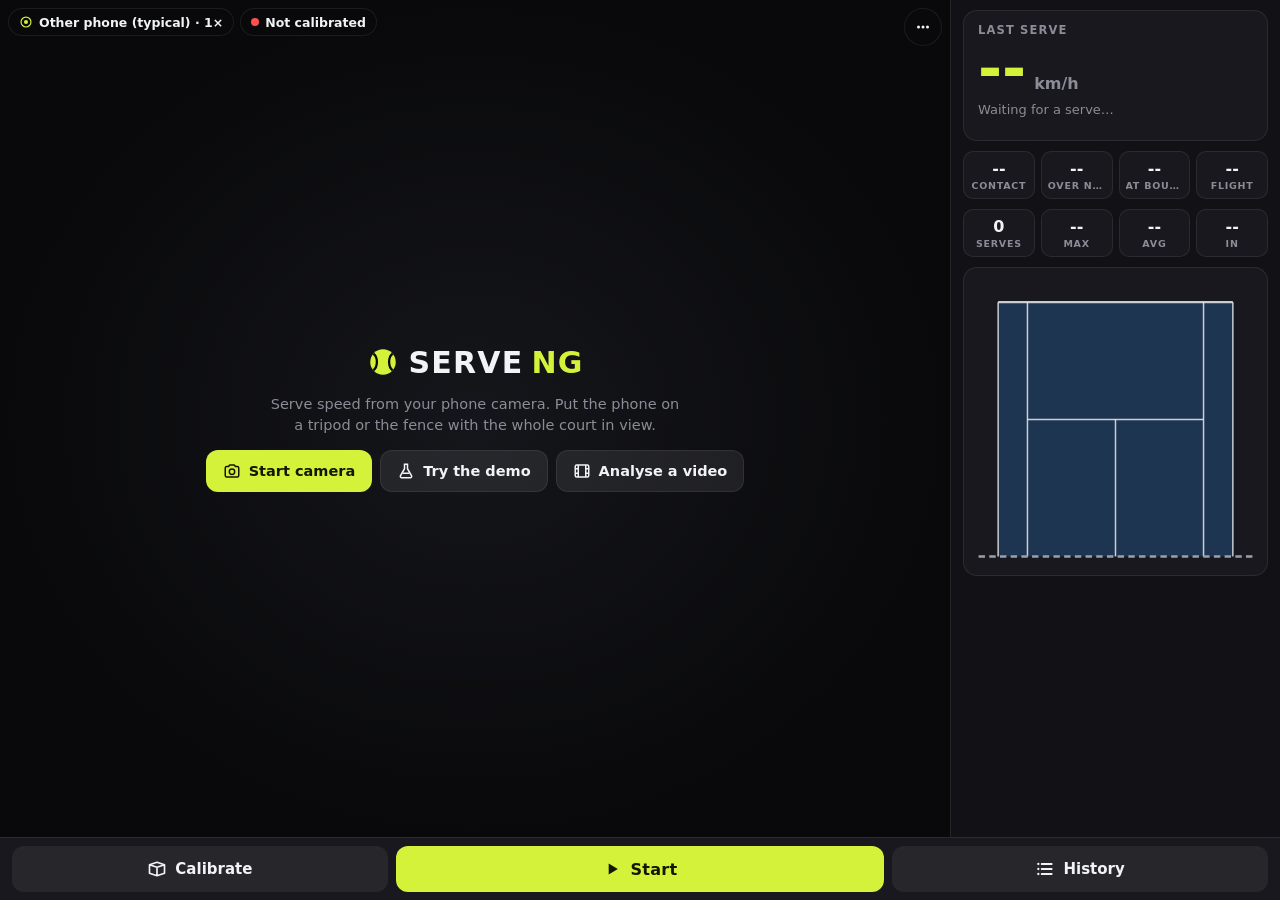
==== index.html @ 2ee56d2f "SERVE-NG: tennis serve speed from a phone camera Installable PWA in the style of MOTO-NG (no build s" ====
<!DOCTYPE html>
<html lang="en">
<head>
  <meta charset="utf-8">
  <meta name="viewport" content="width=device-width, initial-scale=1, maximum-scale=1, user-scalable=no, viewport-fit=cover">
  <title>SERVE-NG</title>
  <meta name="description" content="SERVE-NG — tennis serve speed from your phone camera: court calibration, ball tracking and 3D flight fitting.">
  <meta name="theme-color" content="#09090b">
  <meta name="apple-mobile-web-app-capable" content="yes">
  <meta name="mobile-web-app-capable" content="yes">
  <meta name="apple-mobile-web-app-status-bar-style" content="black-translucent">
  <meta name="apple-mobile-web-app-title" content="SERVE-NG">
  <link rel="manifest" href="manifest.webmanifest">
  <link rel="icon" href="icons/icon-192.png">
  <link rel="apple-touch-icon" href="icons/apple-touch-icon.png">
  <link rel="stylesheet" href="css/app.css">
</head>
<body>
<svg width="0" height="0" style="position:absolute" aria-hidden="true">
  <defs>
    <symbol id="i-play" viewBox="0 0 24 24"><path d="M8 5.5v13l11-6.5z" fill="currentColor"/></symbol>
    <symbol id="i-stop" viewBox="0 0 24 24"><rect x="6" y="6" width="12" height="12" rx="2" fill="currentColor"/></symbol>
    <symbol id="i-target" viewBox="0 0 24 24"><path d="M3 7l9-3 9 3-9 3zM3 7v10l9 3 9-3V7M12 10v10" fill="none" stroke="currentColor" stroke-width="2" stroke-linejoin="round"/></symbol>
    <symbol id="i-list" viewBox="0 0 24 24"><path d="M8 6h12M8 12h12M8 18h12" stroke="currentColor" stroke-width="2.2" stroke-linecap="round"/><circle cx="4" cy="6" r="1.4" fill="currentColor"/><circle cx="4" cy="12" r="1.4" fill="currentColor"/><circle cx="4" cy="18" r="1.4" fill="currentColor"/></symbol>
    <symbol id="i-menu" viewBox="0 0 24 24"><circle cx="6" cy="12" r="2" fill="currentColor"/><circle cx="12" cy="12" r="2" fill="currentColor"/><circle cx="18" cy="12" r="2" fill="currentColor"/></symbol>
    <symbol id="i-gear" viewBox="0 0 24 24"><circle cx="12" cy="12" r="3.2" fill="none" stroke="currentColor" stroke-width="2"/><path d="M12 2.5v3M12 18.5v3M2.5 12h3M18.5 12h3M5.3 5.3l2.1 2.1M16.6 16.6l2.1 2.1M5.3 18.7l2.1-2.1M16.6 7.4l2.1-2.1" stroke="currentColor" stroke-width="2" stroke-linecap="round"/></symbol>
    <symbol id="i-camera" viewBox="0 0 24 24"><path d="M3 8a2 2 0 0 1 2-2h2.5l1.5-2h6l1.5 2H19a2 2 0 0 1 2 2v10a2 2 0 0 1-2 2H5a2 2 0 0 1-2-2z" fill="none" stroke="currentColor" stroke-width="2" stroke-linejoin="round"/><circle cx="12" cy="13" r="3.6" fill="none" stroke="currentColor" stroke-width="2"/></symbol>
    <symbol id="i-film" viewBox="0 0 24 24"><rect x="3" y="4" width="18" height="16" rx="2" fill="none" stroke="currentColor" stroke-width="2"/><path d="M7 4v16M17 4v16M3 9h4M3 15h4M17 9h4M17 15h4" stroke="currentColor" stroke-width="2"/></symbol>
    <symbol id="i-flask" viewBox="0 0 24 24"><path d="M9 3h6M10 3v6l-5.5 9.5A2 2 0 0 0 6.2 21h11.6a2 2 0 0 0 1.7-2.5L14 9V3" fill="none" stroke="currentColor" stroke-width="2" stroke-linejoin="round"/><path d="M7.5 15h9" stroke="currentColor" stroke-width="2"/></symbol>
    <symbol id="i-info" viewBox="0 0 24 24"><circle cx="12" cy="12" r="9" fill="none" stroke="currentColor" stroke-width="2"/><path d="M12 11v6M12 7.5v.5" stroke="currentColor" stroke-width="2.4" stroke-linecap="round"/></symbol>
    <symbol id="i-check" viewBox="0 0 24 24"><path d="M5 12.5l4.5 4.5L19 7.5" fill="none" stroke="currentColor" stroke-width="2.6" stroke-linecap="round" stroke-linejoin="round"/></symbol>
    <symbol id="i-close" viewBox="0 0 24 24"><path d="M6 6l12 12M18 6L6 18" stroke="currentColor" stroke-width="2.4" stroke-linecap="round"/></symbol>
    <symbol id="i-wand" viewBox="0 0 24 24"><path d="M4 20L15 9M13 7l4 4" stroke="currentColor" stroke-width="2.2" stroke-linecap="round"/><path d="M18 2.5l.8 1.7 1.7.8-1.7.8L18 7.5l-.8-1.7-1.7-.8 1.7-.8zM8 3l.6 1.2 1.2.6-1.2.6L8 6.6l-.6-1.2-1.2-.6 1.2-.6zM20 12l.6 1.2 1.2.6-1.2.6-.6 1.2-.6-1.2-1.2-.6 1.2-.6z" fill="currentColor"/></symbol>
    <symbol id="i-magnet" viewBox="0 0 24 24"><path d="M6 3v9a6 6 0 0 0 12 0V3h-4v9a2 2 0 0 1-4 0V3z" fill="none" stroke="currentColor" stroke-width="2" stroke-linejoin="round"/><path d="M6 7h4M14 7h4" stroke="currentColor" stroke-width="2"/></symbol>
    <symbol id="i-download" viewBox="0 0 24 24"><path d="M12 4v11M7.5 10.5L12 15l4.5-4.5M5 19h14" fill="none" stroke="currentColor" stroke-width="2.2" stroke-linecap="round" stroke-linejoin="round"/></symbol>
    <symbol id="i-trash" viewBox="0 0 24 24"><path d="M4 7h16M9 7V4h6v3M6.5 7l1 13h9l1-13" fill="none" stroke="currentColor" stroke-width="2" stroke-linejoin="round"/></symbol>
    <symbol id="i-chev" viewBox="0 0 24 24"><path d="M9 5l7 7-7 7" fill="none" stroke="currentColor" stroke-width="2.4" stroke-linecap="round" stroke-linejoin="round"/></symbol>
    <symbol id="i-lens" viewBox="0 0 24 24"><circle cx="12" cy="12" r="8.5" fill="none" stroke="currentColor" stroke-width="2"/><circle cx="12" cy="12" r="3.5" fill="currentColor"/></symbol>
    <symbol id="i-ball" viewBox="0 0 24 24"><circle cx="12" cy="12" r="9" fill="currentColor"/><path d="M5.2 6.2c3.3 2.2 3.3 9.4 0 11.6M18.8 6.2c-3.3 2.2-3.3 9.4 0 11.6" fill="none" stroke="#09090b" stroke-width="1.6"/></symbol>
  </defs>
</svg>

<div id="app">
  <main id="stage">
    <video id="video" playsinline muted></video>
    <canvas id="frameView" class="hidden"></canvas>
    <canvas id="overlay"></canvas>

    <div class="hud hud-tl">
      <button class="chip" id="chipLens"><svg><use href="#i-lens"/></svg><span id="lensLabel">--</span></button>
      <span class="chip mono hidden" id="chipFps">-- fps</span>
      <button class="chip" id="chipCal"><span class="dot" id="calDot"></span><span id="calLabel" data-i18n="notCalibrated">Not calibrated</span></button>
      <span class="chip chip-demo hidden" id="chipMode">DEMO</span>
    </div>
    <div class="hud hud-tr">
      <button class="icon-btn" id="btnMenu" aria-label="Menu"><svg><use href="#i-menu"/></svg></button>
    </div>

    <div id="flash" class="hidden"><span id="flashVal">--</span><small id="flashUnit">km/h</small></div>

    <div id="empty">
      <div class="logo"><svg><use href="#i-ball"/></svg><span>SERVE</span><b>NG</b></div>
      <p data-i18n="emptyText">Serve speed from your phone camera. Put the phone on a tripod or the fence with the whole court in view.</p>
      <div class="empty-actions">
        <button class="btn primary" id="btnStartCam"><svg><use href="#i-camera"/></svg><span data-i18n="startCamera">Start camera</span></button>
        <button class="btn" id="btnDemo"><svg><use href="#i-flask"/></svg><span data-i18n="tryDemo">Try the demo</span></button>
        <button class="btn" id="btnFile"><svg><use href="#i-film"/></svg><span data-i18n="analyzeVideo">Analyse a video</span></button>
      </div>
    </div>

    <div id="calibBar" class="hidden">
      <div id="calibInfo" class="calib-info"></div>
      <div class="calib-actions">
        <button class="btn" id="btnAuto"><svg><use href="#i-wand"/></svg><span data-i18n="autoDetect">Auto-detect</span></button>
        <button class="btn" id="btnSnap"><svg><use href="#i-magnet"/></svg><span data-i18n="snap">Snap to lines</span></button>
        <button class="btn" id="btnCalCancel"><svg><use href="#i-close"/></svg><span data-i18n="cancel">Cancel</span></button>
        <button class="btn primary" id="btnCalUse"><svg><use href="#i-check"/></svg><span data-i18n="useCal">Use</span></button>
      </div>
    </div>
    <canvas id="loupe" class="hidden" width="150" height="150"></canvas>
    <div id="busy" class="hidden"><div class="spinner"></div><span id="busyText"></span></div>
  </main>

  <aside id="panel">
    <section class="speed-card">
      <div class="sc-label" id="scLabel" data-i18n="lastServe">LAST SERVE</div>
      <div class="sc-value"><span id="speedVal">--</span><span id="speedUnit">km/h</span></div>
      <div class="sc-sub" id="speedSub" data-i18n="waiting">Waiting for a serve…</div>
      <div class="sc-tags" id="speedTags"></div>
    </section>
    <section class="kv-grid">
      <div><b id="dImpact">--</b><small data-i18n="contactHeight">CONTACT</small></div>
      <div><b id="dNet">--</b><small data-i18n="netClearance">OVER NET</small></div>
      <div><b id="dBounce">--</b><small data-i18n="atBounce">AT BOUNCE</small></div>
      <div><b id="dFlight">--</b><small data-i18n="flight">FLIGHT</small></div>
    </section>
    <section class="stats-row">
      <div><b id="sCount">0</b><small data-i18n="serves">SERVES</small></div>
      <div><b id="sMax">--</b><small data-i18n="max">MAX</small></div>
      <div><b id="sAvg">--</b><small data-i18n="avg">AVG</small></div>
      <div><b id="sIn">--</b><small data-i18n="inPct">IN</small></div>
    </section>
    <section class="placement"><svg id="miniCourt"></svg></section>
    <ol id="recent"></ol>
  </aside>

  <nav id="bar">
    <button id="btnCal"><svg><use href="#i-target"/></svg><span data-i18n="calibrate">Calibrate</span></button>
    <button id="btnRun" class="run"><svg><use href="#i-play" id="runIcon"/></svg><span id="runLabel" data-i18n="start">Start</span></button>
    <button id="btnHistory"><svg><use href="#i-list"/></svg><span data-i18n="history">History</span></button>
  </nav>
</div>

<div id="menu" class="menu hidden">
  <button data-act="setup"><svg><use href="#i-lens"/></svg><span data-i18n="cameraLens">Camera &amp; lens</span></button>
  <button data-act="settings"><svg><use href="#i-gear"/></svg><span data-i18n="settings">Settings</span></button>
  <button data-act="camera"><svg><use href="#i-camera"/></svg><span data-i18n="liveCamera">Live camera</span></button>
  <button data-act="file"><svg><use href="#i-film"/></svg><span data-i18n="analyzeVideo">Analyse a video</span></button>
  <button data-act="demo"><svg><use href="#i-flask"/></svg><span data-i18n="demoMode">Demo</span></button>
  <button data-act="history"><svg><use href="#i-list"/></svg><span data-i18n="history">History</span></button>
  <button data-act="about"><svg><use href="#i-info"/></svg><span data-i18n="about">About</span></button>
</div>

<!-- Camera & lens -->
<div class="sheet hidden" id="sheetSetup">
  <div class="sheet-card">
    <header><h2 data-i18n="cameraLens">Camera &amp; lens</h2><button class="icon-btn" data-close><svg><use href="#i-close"/></svg></button></header>
    <div class="sheet-body">
      <h3 data-i18n="phoneModel">PHONE MODEL</h3>
      <select id="presetSel"></select>
      <div id="customBox" class="hidden row-input"><label data-i18n="customFeq">35 mm-equivalent focal length</label><input type="number" id="customFeq" min="8" max="300" step="1"></div>
      <h3 data-i18n="lens">LENS</h3>
      <div class="seg" id="lensSeg"></div>
      <p class="hint" id="intrInfo"></p>
      <h3 data-i18n="cameraDevice">CAMERA</h3>
      <select id="deviceSel"><option value="" data-i18n="autoBack">Automatic (back camera)</option></select>
      <p class="hint" data-i18n="deviceHint">Pick the physical lens that matches the lens above. Avoid "Dual" or "Triple" cameras: they switch lenses on their own.</p>
      <h3 data-i18n="videoFormat">VIDEO</h3>
      <div class="seg" id="resSeg"><button data-v="720">720p</button><button data-v="1080">1080p</button></div>
      <div class="seg" id="fpsSeg"><button data-v="60">60 fps</button><button data-v="30">30 fps</button></div>
      <p class="hint" data-i18n="fpsHint">60 fps gives twice the ball positions per serve and much better accuracy. The court check after calibration tells you whether the lens choice is right.</p>
      <h3 data-i18n="placementTitle">WHERE TO PUT THE PHONE</h3>
      <div class="placement-guide" id="placementGuide"></div>
    </div>
  </div>
</div>

<!-- Settings -->
<div class="sheet hidden" id="sheetSettings">
  <div class="sheet-card">
    <header><h2 data-i18n="settings">Settings</h2><button class="icon-btn" data-close><svg><use href="#i-close"/></svg></button></header>
    <div class="sheet-body">
      <h3 data-i18n="display">DISPLAY</h3>
      <div class="row"><span data-i18n="units">Units</span><div class="seg small" id="unitSeg"><button data-v="metric">km/h</button><button data-v="imperial">mph</button></div></div>
      <div class="row"><span data-i18n="language">Language</span><div class="seg small" id="langSeg"><button data-v="en">EN</button><button data-v="it">IT</button></div></div>
      <div class="row"><span data-i18n="measure">Measure</span><div class="seg small" id="shotsSeg"><button data-v="serves" data-i18n="servesOnly">Serves</button><button data-v="all" data-i18n="allShots">All shots</button></div></div>
      <label class="row toggle"><span data-i18n="voice">Announce speed</span><input type="checkbox" id="optVoice"><i></i></label>
      <label class="row toggle"><span data-i18n="keepAwake">Keep screen on</span><input type="checkbox" id="optAwake"><i></i></label>
      <h3 data-i18n="detection">DETECTION</h3>
      <div class="row"><span data-i18n="detRes">Detail</span><div class="seg small" id="procSeg"><button data-v="640">640</button><button data-v="960">960</button><button data-v="1280">1280</button></div></div>
      <div class="row"><span data-i18n="sensitivity">Sensitivity</span><div class="seg small" id="sensSeg"><button data-v="0.7" data-i18n="low">Low</button><button data-v="1" data-i18n="normal">Normal</button><button data-v="1.4" data-i18n="high">High</button></div></div>
      <label class="row toggle"><span data-i18n="debugOverlay">Show detections</span><input type="checkbox" id="optDebug"><i></i></label>
      <h3 data-i18n="physics">BALL &amp; AIR</h3>
      <div class="row"><span data-i18n="temperature">Temperature (°C)</span><input type="number" id="optTemp" step="1" min="-10" max="45"></div>
      <div class="row"><span data-i18n="altitude">Altitude (m)</span><input type="number" id="optAlt" step="50" min="-100" max="4000"></div>
      <div class="row"><span data-i18n="dragCoef">Drag coefficient</span><input type="number" id="optCd" step="0.01" min="0.4" max="0.8"></div>
      <p class="hint" data-i18n="physicsHint">Air density and ball drag set how much speed the ball loses in flight; the fit extrapolates back to the racket with them. New balls ≈ 0.55.</p>
      <h3 data-i18n="videoFiles">VIDEO FILES</h3>
      <div class="row"><span data-i18n="slowmo">Slow motion</span><div class="seg small" id="slowSeg"><button data-v="1">1×</button><button data-v="2">2×</button><button data-v="4">4×</button><button data-v="8">8×</button></div></div>
      <p class="hint" data-i18n="slowmoHint">For a clip exported in slow motion (e.g. 240 fps played at 30 fps: 8×). Normal clips: 1×.</p>
      <h3 data-i18n="data">DATA</h3>
      <button class="row link" id="btnResetCal"><span data-i18n="resetCal">Forget calibration</span></button>
      <button class="row link danger" id="btnClearShots"><span data-i18n="clearShots">Delete all serves</span></button>
      <h3 data-i18n="aboutH">ABOUT</h3>
      <div class="row"><span data-i18n="version">Version</span><span class="muted mono" id="verLabel"></span></div>
      <button class="row link" id="btnAbout2"><span data-i18n="howItWorks">How it works</span><svg><use href="#i-chev"/></svg></button>
    </div>
  </div>
</div>

<!-- History -->
<div class="sheet hidden" id="sheetHistory">
  <div class="sheet-card">
    <header><h2 data-i18n="history">History</h2>
      <div class="hdr-actions">
        <button class="icon-btn" id="btnExportAll" aria-label="Export"><svg><use href="#i-download"/></svg></button>
        <button class="icon-btn" data-close><svg><use href="#i-close"/></svg></button>
      </div>
    </header>
    <div class="sheet-body" id="historyList"></div>
  </div>
</div>

<div class="sheet hidden" id="sheetSession">
  <div class="sheet-card">
    <header><h2 id="sessTitle">Session</h2>
      <div class="hdr-actions">
        <button class="icon-btn" id="btnExportSess" aria-label="Export"><svg><use href="#i-download"/></svg></button>
        <button class="icon-btn" id="btnDeleteSess" aria-label="Delete"><svg><use href="#i-trash"/></svg></button>
        <button class="icon-btn" data-close><svg><use href="#i-close"/></svg></button>
      </div>
    </header>
    <div class="sheet-body">
      <div class="stats-row" id="sessStats"></div>
      <svg id="sessCourt" class="big-court"></svg>
      <table class="shots" id="sessTable"></table>
    </div>
  </div>
</div>

<div class="sheet hidden" id="sheetAbout">
  <div class="sheet-card">
    <header><h2 data-i18n="about">About</h2><button class="icon-btn" data-close><svg><use href="#i-close"/></svg></button></header>
    <div class="sheet-body about" id="aboutBody"></div>
  </div>
</div>

<div id="dialog" class="dialog hidden">
  <div class="dialog-card"><p id="dialogText"></p><div class="dialog-actions" id="dialogActions"></div></div>
</div>
<input type="file" id="fileInput" accept="video/*" class="hidden">
<div id="toast" class="hidden"></div>

<script type="module" src="js/app.js"></script>
</body>
</html>
---- css/app.css ----
:root {
  --bg: #09090b;
  --panel: #121216;
  --panel-2: #18181e;
  --line: rgba(255,255,255,0.08);
  --text: #f2f3f5;
  --muted: #8b8c97;
  --accent: #d4f23a;          /* optic yellow */
  --accent-ink: #141600;
  --accent-soft: rgba(212,242,58,0.14);
  --green: #39e07c;
  --red: #ff5050;
  --amber: #ffb43a;
  --blue: #49a6ff;
  --mono: ui-monospace, "SF Mono", Menlo, Consolas, "Roboto Mono", monospace;
  --sans: -apple-system, system-ui, "Segoe UI", Roboto, "Helvetica Neue", Arial, sans-serif;
  --round: ui-rounded, "SF Pro Rounded", -apple-system, system-ui, "Segoe UI", Roboto, sans-serif;
  --sat: env(safe-area-inset-top, 0px);
  --sab: env(safe-area-inset-bottom, 0px);
  --sal: env(safe-area-inset-left, 0px);
  --sar: env(safe-area-inset-right, 0px);
  --radius: 14px;
}
* { box-sizing: border-box; -webkit-tap-highlight-color: transparent; }
html, body { margin: 0; height: 100%; background: var(--bg); color: var(--text); font-family: var(--sans); overscroll-behavior: none; overflow: hidden; }
body { -webkit-user-select: none; user-select: none; touch-action: manipulation; }
button { font: inherit; color: inherit; background: none; border: 0; padding: 0; cursor: pointer; }
input, select { font: inherit; color: var(--text); }
svg { width: 1em; height: 1em; display: inline-block; vertical-align: middle; fill: none; }
.hidden { display: none !important; }
.mono { font-family: var(--mono); }
.muted { color: var(--muted); }

/* ===== Layout: stage + side panel (landscape), stacked (portrait) ===== */
#app {
  height: 100vh; height: 100dvh;
  display: grid;
  grid-template-columns: minmax(0, 1fr) clamp(240px, 27vw, 330px);
  grid-template-rows: minmax(0, 1fr) auto;
  grid-template-areas: "stage panel" "bar bar";
  padding-left: var(--sal); padding-right: var(--sar);
}
@media (orientation: portrait) {
  #app { grid-template-columns: minmax(0, 1fr); grid-template-rows: auto minmax(0, 1fr) auto; grid-template-areas: "stage" "panel" "bar"; }
  #stage { aspect-ratio: 16 / 9; max-height: 52vh; padding-top: var(--sat); }
}
#stage { grid-area: stage; position: relative; background: #000; overflow: hidden; min-height: 0; }
#panel { grid-area: panel; overflow-y: auto; background: var(--panel); border-left: 1px solid var(--line); padding: calc(10px + var(--sat)) 12px 10px; display: flex; flex-direction: column; gap: 10px; min-height: 0; }
@media (orientation: portrait) { #panel { border-left: 0; border-top: 1px solid var(--line); padding-top: 10px; } }
#bar { grid-area: bar; display: grid; grid-template-columns: 1fr 1.3fr 1fr; gap: 8px; padding: 8px 12px calc(8px + var(--sab)); background: var(--panel-2); border-top: 1px solid var(--line); }
#bar button { display: flex; align-items: center; justify-content: center; gap: 8px; height: 46px; border-radius: 12px; background: rgba(255,255,255,0.06); font-weight: 600; font-size: 15px; }
#bar button svg { font-size: 20px; }
#bar .run { background: var(--accent); color: var(--accent-ink); font-size: 16px; letter-spacing: .02em; }
#bar .run.on { background: var(--red); color: #fff; }
#bar button:disabled { opacity: .4; }

/* ===== Stage ===== */
#video, #frameView, #overlay { position: absolute; inset: 0; width: 100%; height: 100%; }
#video, #frameView { object-fit: contain; }
#overlay { pointer-events: none; }
#stage.calibrating #overlay { pointer-events: auto; touch-action: none; }
.hud { position: absolute; display: flex; gap: 6px; align-items: center; z-index: 3; }
.hud-tl { top: calc(8px + var(--sat)); left: 8px; flex-wrap: wrap; max-width: 75%; }
.hud-tr { top: calc(8px + var(--sat)); right: 8px; }
@media (orientation: portrait) { .hud-tl, .hud-tr { top: calc(8px + var(--sat)); } }
.chip { display: inline-flex; align-items: center; gap: 6px; height: 28px; padding: 0 10px; border-radius: 14px; background: rgba(10,10,12,0.72); backdrop-filter: blur(8px); -webkit-backdrop-filter: blur(8px); font-size: 12.5px; font-weight: 600; border: 1px solid var(--line); white-space: nowrap; }
.chip svg { font-size: 14px; color: var(--accent); }
.chip .dot { width: 8px; height: 8px; border-radius: 50%; background: var(--red); }
.chip .dot.ok { background: var(--green); }
.chip .dot.warn { background: var(--amber); }
.chip-demo { color: var(--accent); }
.icon-btn { width: 38px; height: 38px; border-radius: 50%; display: inline-flex; align-items: center; justify-content: center; background: rgba(10,10,12,0.72); border: 1px solid var(--line); font-size: 18px; }

#flash { position: absolute; left: 50%; top: 42%; transform: translate(-50%, -50%); z-index: 4; display: flex; align-items: baseline; gap: 8px; padding: 10px 22px; border-radius: 22px; background: rgba(8,8,10,0.78); backdrop-filter: blur(10px); -webkit-backdrop-filter: blur(10px); border: 1px solid var(--accent-soft); animation: flash 2.6s ease forwards; pointer-events: none; }
#flash span { font: 800 64px/1 var(--round); color: var(--accent); font-variant-numeric: tabular-nums; }
#flash small { font-size: 18px; color: var(--muted); font-weight: 600; }
@keyframes flash { 0% { opacity: 0; transform: translate(-50%, -50%) scale(.85); } 8% { opacity: 1; transform: translate(-50%, -50%) scale(1); } 75% { opacity: 1; } 100% { opacity: 0; } }

#empty { position: absolute; inset: 0; z-index: 2; display: flex; flex-direction: column; align-items: center; justify-content: center; gap: 14px; padding: 24px; text-align: center; background: radial-gradient(ellipse at center, #15161b 0%, #09090b 70%); }
#empty p { max-width: 420px; color: var(--muted); margin: 0; line-height: 1.45; font-size: 14.5px; }
.logo { display: flex; align-items: center; gap: 8px; font: 800 30px var(--round); letter-spacing: .04em; }
.logo svg { font-size: 34px; color: var(--accent); }
.logo b { color: var(--accent); }
.empty-actions { display: flex; flex-wrap: wrap; gap: 8px; justify-content: center; }
.btn { display: inline-flex; align-items: center; gap: 8px; height: 42px; padding: 0 16px; border-radius: 12px; background: rgba(255,255,255,0.08); border: 1px solid var(--line); font-weight: 600; font-size: 14.5px; }
.btn svg { font-size: 18px; }
.btn.primary { background: var(--accent); color: var(--accent-ink); border-color: transparent; }
.btn:disabled { opacity: .45; }

#calibBar { position: absolute; left: 8px; right: 8px; bottom: 8px; z-index: 4; display: flex; flex-direction: column; gap: 8px; padding: 10px; border-radius: 14px; background: rgba(8,8,10,0.82); backdrop-filter: blur(10px); -webkit-backdrop-filter: blur(10px); border: 1px solid var(--line); }
.calib-info { font-size: 13px; line-height: 1.45; color: #d6d7dc; }
.calib-info .warn { color: var(--amber); }
.calib-info .good { color: var(--green); }
.calib-actions { display: flex; gap: 6px; flex-wrap: wrap; }
.calib-actions .btn { height: 38px; padding: 0 12px; font-size: 13.5px; }
.calib-actions .btn.primary { margin-left: auto; }
#loupe { position: absolute; z-index: 5; width: 150px; height: 150px; border-radius: 50%; border: 2px solid var(--accent); box-shadow: 0 6px 24px rgba(0,0,0,.6); pointer-events: none; }
#busy { position: absolute; inset: 0; z-index: 6; display: flex; align-items: center; justify-content: center; gap: 12px; background: rgba(0,0,0,0.45); font-weight: 600; }
.spinner { width: 26px; height: 26px; border-radius: 50%; border: 3px solid rgba(255,255,255,0.2); border-top-color: var(--accent); animation: spin .8s linear infinite; }
@keyframes spin { to { transform: rotate(360deg); } }

/* ===== Panel ===== */
.speed-card { background: var(--panel-2); border: 1px solid var(--line); border-radius: var(--radius); padding: 12px 14px; }
.sc-label { font-size: 11.5px; font-weight: 700; letter-spacing: .1em; color: var(--muted); }
.sc-value { display: flex; align-items: baseline; gap: 8px; margin-top: 2px; }
.sc-value span:first-child { font: 800 58px/1.05 var(--round); color: var(--accent); font-variant-numeric: tabular-nums; }
.sc-value span:last-child { font-size: 16px; color: var(--muted); font-weight: 600; }
.sc-sub { font-size: 13px; color: var(--muted); margin-top: 2px; min-height: 18px; }
.sc-tags { display: flex; gap: 6px; flex-wrap: wrap; margin-top: 8px; }
.tag { font-size: 11.5px; font-weight: 700; letter-spacing: .05em; padding: 3px 8px; border-radius: 8px; background: rgba(255,255,255,0.07); }
.tag.in { background: rgba(57,224,124,0.16); color: var(--green); }
.tag.out { background: rgba(255,80,80,0.16); color: var(--red); }
.tag.close { background: rgba(255,180,58,0.16); color: var(--amber); }
.tag.truth { background: rgba(73,166,255,0.15); color: var(--blue); }
.q-good { color: var(--green); } .q-ok { color: var(--amber); } .q-poor { color: var(--red); }
.kv-grid, .stats-row { display: grid; grid-template-columns: repeat(4, 1fr); gap: 6px; }
.kv-grid > div, .stats-row > div { background: var(--panel-2); border: 1px solid var(--line); border-radius: 10px; padding: 7px 6px; text-align: center; min-width: 0; }
.kv-grid b, .stats-row b { display: block; font: 700 16px var(--round); font-variant-numeric: tabular-nums; white-space: nowrap; overflow: hidden; text-overflow: ellipsis; }
.kv-grid small, .stats-row small { display: block; font-size: 9.5px; font-weight: 700; letter-spacing: .08em; color: var(--muted); margin-top: 2px; white-space: nowrap; overflow: hidden; text-overflow: ellipsis; }
.placement { background: var(--panel-2); border: 1px solid var(--line); border-radius: var(--radius); padding: 6px; }
#miniCourt { width: 100%; height: auto; display: block; }
#recent { list-style: none; margin: 0; padding: 0; display: flex; flex-direction: column; gap: 4px; }
#recent li { display: grid; grid-template-columns: auto 1fr auto auto; gap: 8px; align-items: center; padding: 6px 10px; border-radius: 10px; background: rgba(255,255,255,0.03); font-size: 13px; }
#recent li b { font: 700 15px var(--round); font-variant-numeric: tabular-nums; }
#recent li .muted { font-size: 12px; }

/* ===== Menu, sheets, dialogs ===== */
.menu { position: fixed; z-index: 20; top: calc(52px + var(--sat)); right: calc(10px + var(--sar)); min-width: 220px; padding: 6px; border-radius: 14px; background: #1b1b21; border: 1px solid var(--line); box-shadow: 0 12px 40px rgba(0,0,0,.6); display: flex; flex-direction: column; }
.menu button { display: flex; align-items: center; gap: 12px; padding: 11px 12px; border-radius: 10px; text-align: left; font-size: 15px; }
.menu button svg { font-size: 18px; color: var(--accent); }
.menu button:active { background: rgba(255,255,255,0.06); }
.sheet { position: fixed; inset: 0; z-index: 30; background: rgba(0,0,0,0.55); display: flex; align-items: flex-end; justify-content: center; }
.sheet-card { width: min(640px, 100%); min-width: 0; max-width: 100vw; max-height: 92dvh; background: var(--panel); border-radius: 18px 18px 0 0; border: 1px solid var(--line); display: flex; flex-direction: column; padding-bottom: var(--sab); }
@media (orientation: landscape) and (min-width: 700px) { .sheet { align-items: center; } .sheet-card { border-radius: 18px; max-height: 92dvh; } }
.sheet-card header { display: flex; align-items: center; justify-content: space-between; padding: 12px 14px; border-bottom: 1px solid var(--line); }
.sheet-card h2 { margin: 0; font-size: 18px; }
.hdr-actions { display: flex; gap: 6px; }
.sheet-body { overflow-y: auto; overflow-x: hidden; min-width: 0; padding: 4px 16px 18px; -webkit-user-select: text; user-select: text; }
.sheet-body h3 { font-size: 11.5px; letter-spacing: .1em; color: var(--muted); margin: 18px 0 8px; }
.sheet-body select, .sheet-body input[type=number] { width: 100%; max-width: 100%; min-width: 0; height: 42px; border-radius: 10px; background: var(--panel-2); border: 1px solid var(--line); padding: 0 10px; }
.row input[type=number] { width: 110px; text-align: right; }
.row-input { margin-top: 8px; display: flex; flex-direction: column; gap: 6px; font-size: 14px; }
.hint { font-size: 12.5px; color: var(--muted); line-height: 1.45; margin: 8px 0 0; }
.seg { display: flex; background: var(--panel-2); border: 1px solid var(--line); border-radius: 10px; padding: 3px; gap: 3px; margin-top: 6px; }
.seg button { flex: 1 1 0; min-width: 0; height: 34px; border-radius: 8px; font-size: 13.5px; font-weight: 600; color: var(--muted); white-space: nowrap; overflow: hidden; text-overflow: ellipsis; padding: 0 6px; }
.seg button.on { background: var(--accent); color: var(--accent-ink); }
.seg.small { margin-top: 0; }
.seg.small button { height: 30px; font-size: 12.5px; }
.row { display: flex; align-items: center; justify-content: space-between; gap: 12px; min-height: 46px; border-bottom: 1px solid var(--line); font-size: 15px; width: 100%; text-align: left; }
.row.link { color: var(--accent); }
.row.danger { color: var(--red); }
.toggle input { display: none; }
.toggle i { width: 46px; height: 28px; border-radius: 14px; background: #33343c; position: relative; flex: none; transition: background .2s; }
.toggle i::after { content: ''; position: absolute; top: 3px; left: 3px; width: 22px; height: 22px; border-radius: 50%; background: #fff; transition: transform .2s; }
.toggle input:checked + i { background: var(--accent); }
.toggle input:checked + i::after { transform: translateX(18px); }
.placement-guide svg { width: 100%; height: auto; margin-bottom: 6px; }
.placement-guide ul { margin: 0; padding-left: 18px; font-size: 13px; line-height: 1.5; color: #d0d1d6; }
.about p { font-size: 14px; line-height: 1.55; color: #d6d7dc; }
.about h3 { font-size: 13px; color: var(--accent); letter-spacing: .04em; }

.sess-item { display: grid; grid-template-columns: 1fr auto; gap: 4px 12px; padding: 12px 4px; border-bottom: 1px solid var(--line); width: 100%; text-align: left; }
.sess-item .when { font-weight: 600; }
.sess-item .meta { font-size: 13px; color: var(--muted); }
.sess-item .big { grid-row: span 2; align-self: center; font: 800 22px var(--round); color: var(--accent); }
.big-court { width: 100%; height: auto; margin: 10px 0; background: var(--panel-2); border-radius: 12px; }
table.shots { width: 100%; border-collapse: collapse; font-size: 13.5px; }
table.shots th { text-align: left; font-size: 11px; letter-spacing: .08em; color: var(--muted); font-weight: 700; padding: 6px 4px; border-bottom: 1px solid var(--line); }
table.shots td { padding: 7px 4px; border-bottom: 1px solid var(--line); font-variant-numeric: tabular-nums; }

.dialog { position: fixed; inset: 0; z-index: 40; background: rgba(0,0,0,0.6); display: flex; align-items: center; justify-content: center; padding: 20px; }
.dialog-card { width: min(380px, 100%); background: #1b1b21; border-radius: 16px; padding: 18px; border: 1px solid var(--line); }
.dialog-card p { margin: 0 0 14px; line-height: 1.45; }
.dialog-actions { display: flex; justify-content: flex-end; gap: 8px; }
#toast { position: fixed; left: 50%; bottom: calc(80px + var(--sab)); transform: translateX(-50%); z-index: 50; max-width: min(520px, 90vw); padding: 10px 16px; border-radius: 12px; background: #24252c; border: 1px solid var(--line); font-size: 14px; line-height: 1.4; box-shadow: 0 8px 30px rgba(0,0,0,.5); text-align: center; }
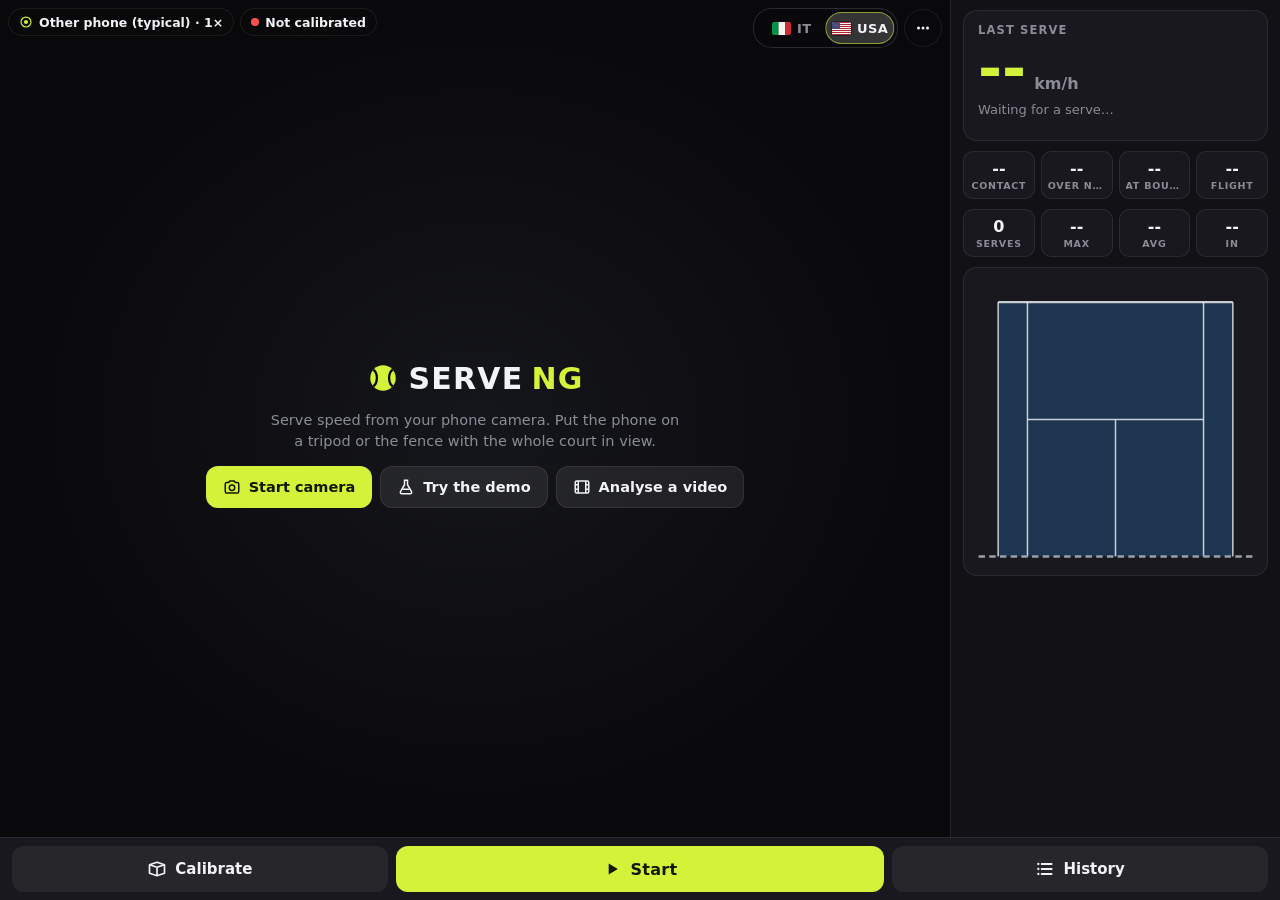
==== commit 7c35ed46: "Flag language switch (IT / USA) always on screen - IT / USA switch with flags in the top bar, visibl" ====
--- a/index.html
+++ b/index.html
@@ -36,12 +36,14 @@
     <symbol id="i-trash" viewBox="0 0 24 24"><path d="M4 7h16M9 7V4h6v3M6.5 7l1 13h9l1-13" fill="none" stroke="currentColor" stroke-width="2" stroke-linejoin="round"/></symbol>
     <symbol id="i-chev" viewBox="0 0 24 24"><path d="M9 5l7 7-7 7" fill="none" stroke="currentColor" stroke-width="2.4" stroke-linecap="round" stroke-linejoin="round"/></symbol>
     <symbol id="i-lens" viewBox="0 0 24 24"><circle cx="12" cy="12" r="8.5" fill="none" stroke="currentColor" stroke-width="2"/><circle cx="12" cy="12" r="3.5" fill="currentColor"/></symbol>
+    <symbol id="i-flag-it" viewBox="0 0 30 20"><rect width="10" height="20" fill="#009246"/><rect x="10" width="10" height="20" fill="#f4f5f0"/><rect x="20" width="10" height="20" fill="#ce2b37"/></symbol>
+    <symbol id="i-flag-us" viewBox="0 0 30 20"><rect width="30" height="20" fill="#f4f5f0"/><path d="M0 0h30v1.54H0zM0 3.08h30v1.54H0zM0 6.15h30v1.54H0zM0 9.23h30v1.54H0zM0 12.31h30v1.54H0zM0 15.38h30v1.54H0zM0 18.46h30V20H0z" fill="#b22234"/><rect width="12" height="10.77" fill="#3c3b6e"/><g fill="#f4f5f0"><circle cx="1.5" cy="1.4" r=".45"/><circle cx="4.5" cy="1.4" r=".45"/><circle cx="7.5" cy="1.4" r=".45"/><circle cx="10.5" cy="1.4" r=".45"/><circle cx="3" cy="3.4" r=".45"/><circle cx="6" cy="3.4" r=".45"/><circle cx="9" cy="3.4" r=".45"/><circle cx="1.5" cy="5.4" r=".45"/><circle cx="4.5" cy="5.4" r=".45"/><circle cx="7.5" cy="5.4" r=".45"/><circle cx="10.5" cy="5.4" r=".45"/><circle cx="3" cy="7.4" r=".45"/><circle cx="6" cy="7.4" r=".45"/><circle cx="9" cy="7.4" r=".45"/><circle cx="1.5" cy="9.4" r=".45"/><circle cx="4.5" cy="9.4" r=".45"/><circle cx="7.5" cy="9.4" r=".45"/><circle cx="10.5" cy="9.4" r=".45"/></g></symbol>
     <symbol id="i-ball" viewBox="0 0 24 24"><circle cx="12" cy="12" r="9" fill="currentColor"/><path d="M5.2 6.2c3.3 2.2 3.3 9.4 0 11.6M18.8 6.2c-3.3 2.2-3.3 9.4 0 11.6" fill="none" stroke="#09090b" stroke-width="1.6"/></symbol>
   </defs>
 </svg>
 
 <div id="app">
-  <main id="stage">
+  <main id="stage" class="idle">
     <video id="video" playsinline muted></video>
     <canvas id="frameView" class="hidden"></canvas>
     <canvas id="overlay"></canvas>
@@ -53,6 +55,11 @@
       <span class="chip chip-demo hidden" id="chipMode">DEMO</span>
     </div>
     <div class="hud hud-tr">
+      <div class="lang-toggle" id="langToggle" role="radiogroup" aria-label="Lingua / Language">
+        <span class="lt-knob"></span>
+        <button role="radio" data-l="it" aria-label="Italiano"><svg class="flag"><use href="#i-flag-it"/></svg>IT</button>
+        <button role="radio" data-l="en" aria-label="English"><svg class="flag"><use href="#i-flag-us"/></svg>USA</button>
+      </div>
       <button class="icon-btn" id="btnMenu" aria-label="Menu"><svg><use href="#i-menu"/></svg></button>
     </div>
 
@@ -152,7 +159,7 @@
     <div class="sheet-body">
       <h3 data-i18n="display">DISPLAY</h3>
       <div class="row"><span data-i18n="units">Units</span><div class="seg small" id="unitSeg"><button data-v="metric">km/h</button><button data-v="imperial">mph</button></div></div>
-      <div class="row"><span data-i18n="language">Language</span><div class="seg small" id="langSeg"><button data-v="en">EN</button><button data-v="it">IT</button></div></div>
+      <div class="row"><span data-i18n="language">Language</span><div class="seg small" id="langSeg"><button data-v="it"><svg class="flag"><use href="#i-flag-it"/></svg> Italiano</button><button data-v="en"><svg class="flag"><use href="#i-flag-us"/></svg> English</button></div></div>
       <div class="row"><span data-i18n="measure">Measure</span><div class="seg small" id="shotsSeg"><button data-v="serves" data-i18n="servesOnly">Serves</button><button data-v="all" data-i18n="allShots">All shots</button></div></div>
       <label class="row toggle"><span data-i18n="voice">Announce speed</span><input type="checkbox" id="optVoice"><i></i></label>
       <label class="row toggle"><span data-i18n="keepAwake">Keep screen on</span><input type="checkbox" id="optAwake"><i></i></label>
--- a/css/app.css
+++ b/css/app.css
@@ -43,6 +43,8 @@
 @media (orientation: portrait) {
   #app { grid-template-columns: minmax(0, 1fr); grid-template-rows: auto minmax(0, 1fr) auto; grid-template-areas: "stage" "panel" "bar"; }
   #stage { aspect-ratio: 16 / 9; max-height: 52vh; padding-top: var(--sat); }
+  /* Before a source is chosen the start screen needs room for its text and buttons */
+  #stage.idle { aspect-ratio: auto; min-height: min(420px, 58vh); }
 }
 #stage { grid-area: stage; position: relative; background: #000; overflow: hidden; min-height: 0; }
 #panel { grid-area: panel; overflow-y: auto; background: var(--panel); border-left: 1px solid var(--line); padding: calc(10px + var(--sat)) 12px 10px; display: flex; flex-direction: column; gap: 10px; min-height: 0; }
@@ -60,15 +62,23 @@
 #overlay { pointer-events: none; }
 #stage.calibrating #overlay { pointer-events: auto; touch-action: none; }
 .hud { position: absolute; display: flex; gap: 6px; align-items: center; z-index: 3; }
-.hud-tl { top: calc(8px + var(--sat)); left: 8px; flex-wrap: wrap; max-width: 75%; }
+.hud-tl { top: calc(8px + var(--sat)); left: 8px; flex-wrap: wrap; max-width: calc(100% - 200px); }
 .hud-tr { top: calc(8px + var(--sat)); right: 8px; }
 @media (orientation: portrait) { .hud-tl, .hud-tr { top: calc(8px + var(--sat)); } }
-.chip { display: inline-flex; align-items: center; gap: 6px; height: 28px; padding: 0 10px; border-radius: 14px; background: rgba(10,10,12,0.72); backdrop-filter: blur(8px); -webkit-backdrop-filter: blur(8px); font-size: 12.5px; font-weight: 600; border: 1px solid var(--line); white-space: nowrap; }
-.chip svg { font-size: 14px; color: var(--accent); }
+.chip { display: inline-flex; align-items: center; gap: 6px; height: 28px; padding: 0 10px; max-width: 100%; min-width: 0; border-radius: 14px; background: rgba(10,10,12,0.72); backdrop-filter: blur(8px); -webkit-backdrop-filter: blur(8px); font-size: 12.5px; font-weight: 600; border: 1px solid var(--line); white-space: nowrap; }
+.chip svg { font-size: 14px; color: var(--accent); flex: none; }
+.chip span { overflow: hidden; text-overflow: ellipsis; min-width: 0; }
 .chip .dot { width: 8px; height: 8px; border-radius: 50%; background: var(--red); }
 .chip .dot.ok { background: var(--green); }
 .chip .dot.warn { background: var(--amber); }
 .chip-demo { color: var(--accent); }
+/* Language switch: two flags, a sliding highlight behind the active one */
+.lang-toggle { position: relative; display: inline-flex; padding: 3px; border-radius: 19px; background: rgba(10,10,12,0.78); backdrop-filter: blur(8px); -webkit-backdrop-filter: blur(8px); border: 1px solid rgba(255,255,255,0.14); }
+.lang-toggle button { position: relative; z-index: 1; flex: 1 1 0; min-width: 62px; height: 32px; display: inline-flex; align-items: center; justify-content: center; gap: 6px; padding: 0 9px; border-radius: 16px; font-size: 13px; font-weight: 800; letter-spacing: .03em; color: var(--muted); transition: color .2s; }
+.lang-toggle button.on { color: var(--text); }
+.lang-toggle .lt-knob { position: absolute; top: 3px; bottom: 3px; left: 3px; width: calc(50% - 3px); border-radius: 16px; background: rgba(255,255,255,0.18); box-shadow: inset 0 0 0 1px rgba(212,242,58,0.55); transition: transform .25s ease; }
+.lang-toggle[data-lang="en"] .lt-knob { transform: translateX(100%); }
+svg.flag { width: 1.5em; height: 1em; border-radius: 2px; box-shadow: 0 0 0 1px rgba(0,0,0,0.35); flex: none; }
 .icon-btn { width: 38px; height: 38px; border-radius: 50%; display: inline-flex; align-items: center; justify-content: center; background: rgba(10,10,12,0.72); border: 1px solid var(--line); font-size: 18px; }
 
 #flash { position: absolute; left: 50%; top: 42%; transform: translate(-50%, -50%); z-index: 4; display: flex; align-items: baseline; gap: 8px; padding: 10px 22px; border-radius: 22px; background: rgba(8,8,10,0.78); backdrop-filter: blur(10px); -webkit-backdrop-filter: blur(10px); border: 1px solid var(--accent-soft); animation: flash 2.6s ease forwards; pointer-events: none; }
@@ -76,7 +86,7 @@
 #flash small { font-size: 18px; color: var(--muted); font-weight: 600; }
 @keyframes flash { 0% { opacity: 0; transform: translate(-50%, -50%) scale(.85); } 8% { opacity: 1; transform: translate(-50%, -50%) scale(1); } 75% { opacity: 1; } 100% { opacity: 0; } }
 
-#empty { position: absolute; inset: 0; z-index: 2; display: flex; flex-direction: column; align-items: center; justify-content: center; gap: 14px; padding: 24px; text-align: center; background: radial-gradient(ellipse at center, #15161b 0%, #09090b 70%); }
+#empty { position: absolute; inset: 0; z-index: 2; display: flex; flex-direction: column; align-items: center; justify-content: center; gap: 14px; padding: calc(52px + var(--sat)) 20px 20px; text-align: center; background: radial-gradient(ellipse at center, #15161b 0%, #09090b 70%); }
 #empty p { max-width: 420px; color: var(--muted); margin: 0; line-height: 1.45; font-size: 14.5px; }
 .logo { display: flex; align-items: center; gap: 8px; font: 800 30px var(--round); letter-spacing: .04em; }
 .logo svg { font-size: 34px; color: var(--accent); }
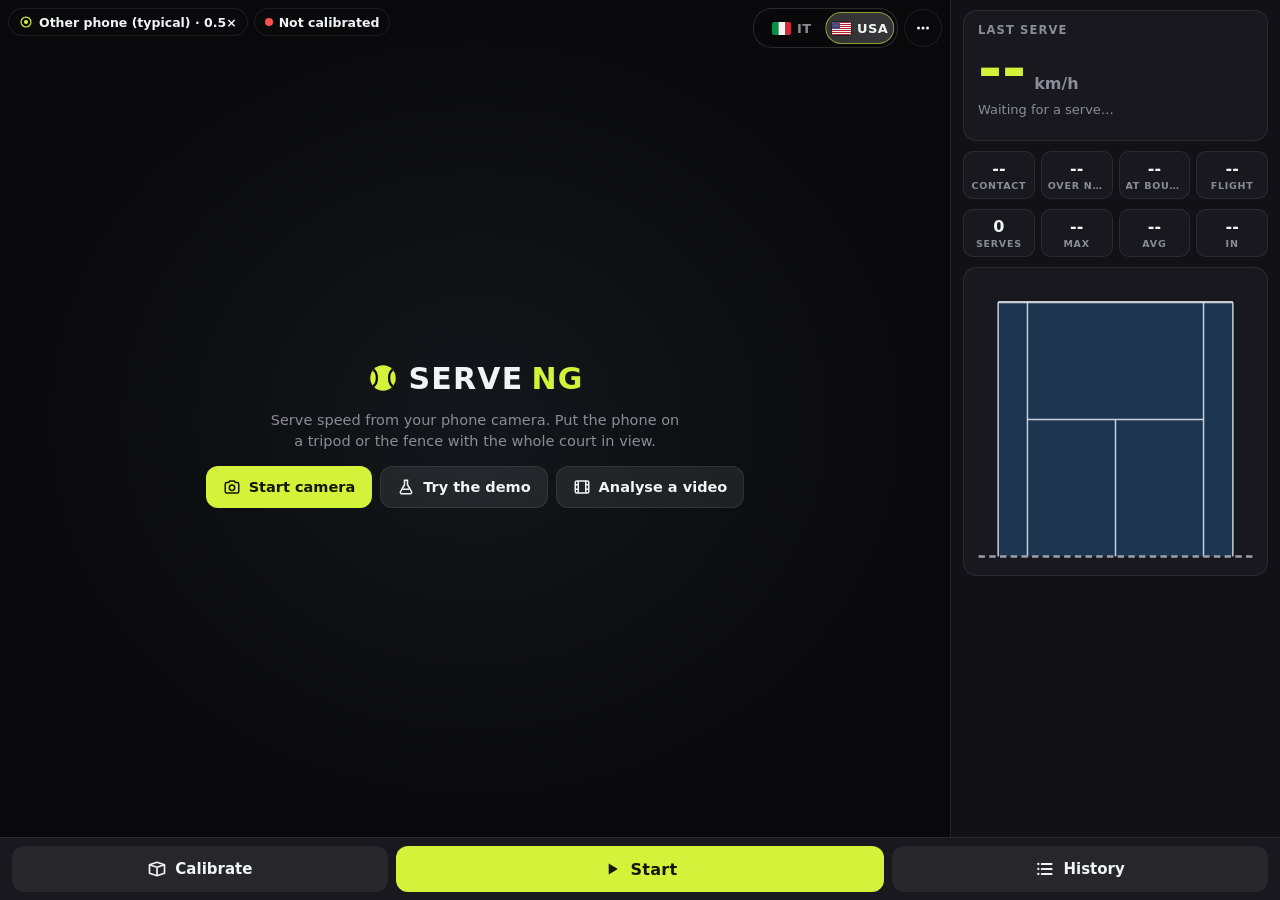
==== commit b1c346fb: "Court detection that works on real clay; calibration UI beside the picture Tested on a real iPhone 1" ====
--- a/index.html
+++ b/index.html
@@ -75,20 +75,27 @@
       </div>
     </div>
 
-    <div id="calibBar" class="hidden">
+    <canvas id="loupe" class="hidden" width="150" height="150"></canvas>
+    <div id="busy" class="hidden"><div class="spinner"></div><span id="busyText"></span></div>
+  </main>
+
+  <aside id="panel">
+    <!-- Court calibration: beside the picture (landscape) or below it (portrait), never over it -->
+    <section id="calibBar" class="hidden">
+      <div class="cal-title"><svg><use href="#i-target"/></svg><span data-i18n="calTitle">Court calibration</span></div>
       <div id="calibInfo" class="calib-info"></div>
+      <ol class="cal-steps">
+        <li data-i18n="calStep1">Do the green lines sit on the court lines? Tap Use.</li>
+        <li data-i18n="calStep2">If not, drag the round points onto their line crossings (a magnifier shows under your finger). Three or four points are enough: the rest follows.</li>
+        <li data-i18n="calStep3">Snap to lines then fits them precisely.</li>
+      </ol>
       <div class="calib-actions">
+        <button class="btn primary" id="btnCalUse"><svg><use href="#i-check"/></svg><span data-i18n="useCal">Use</span></button>
         <button class="btn" id="btnAuto"><svg><use href="#i-wand"/></svg><span data-i18n="autoDetect">Auto-detect</span></button>
         <button class="btn" id="btnSnap"><svg><use href="#i-magnet"/></svg><span data-i18n="snap">Snap to lines</span></button>
         <button class="btn" id="btnCalCancel"><svg><use href="#i-close"/></svg><span data-i18n="cancel">Cancel</span></button>
-        <button class="btn primary" id="btnCalUse"><svg><use href="#i-check"/></svg><span data-i18n="useCal">Use</span></button>
-      </div>
-    </div>
-    <canvas id="loupe" class="hidden" width="150" height="150"></canvas>
-    <div id="busy" class="hidden"><div class="spinner"></div><span id="busyText"></span></div>
-  </main>
-
-  <aside id="panel">
+      </div>
+    </section>
     <section class="speed-card">
       <div class="sc-label" id="scLabel" data-i18n="lastServe">LAST SERVE</div>
       <div class="sc-value"><span id="speedVal">--</span><span id="speedUnit">km/h</span></div>
--- a/css/app.css
+++ b/css/app.css
@@ -42,9 +42,12 @@
 }
 @media (orientation: portrait) {
   #app { grid-template-columns: minmax(0, 1fr); grid-template-rows: auto minmax(0, 1fr) auto; grid-template-areas: "stage" "panel" "bar"; }
-  #stage { aspect-ratio: 16 / 9; max-height: 52vh; padding-top: var(--sat); }
+  /* The chips and the language switch get their own strip above the picture, so they never hide
+     a part of the court (the far corners are near the top) */
+  #stage { height: min(calc(100vw * 9 / 16 + 48px + var(--sat)), 62vh); }
+  #stage:not(.idle) #video, #stage:not(.idle) #frameView, #stage:not(.idle) #overlay { top: calc(48px + var(--sat)); height: calc(100% - 48px - var(--sat)); }
   /* Before a source is chosen the start screen needs room for its text and buttons */
-  #stage.idle { aspect-ratio: auto; min-height: min(420px, 58vh); }
+  #stage.idle { height: auto; min-height: min(420px, 58vh); }
 }
 #stage { grid-area: stage; position: relative; background: #000; overflow: hidden; min-height: 0; }
 #panel { grid-area: panel; overflow-y: auto; background: var(--panel); border-left: 1px solid var(--line); padding: calc(10px + var(--sat)) 12px 10px; display: flex; flex-direction: column; gap: 10px; min-height: 0; }
@@ -97,13 +100,21 @@
 .btn.primary { background: var(--accent); color: var(--accent-ink); border-color: transparent; }
 .btn:disabled { opacity: .45; }
 
-#calibBar { position: absolute; left: 8px; right: 8px; bottom: 8px; z-index: 4; display: flex; flex-direction: column; gap: 8px; padding: 10px; border-radius: 14px; background: rgba(8,8,10,0.82); backdrop-filter: blur(10px); -webkit-backdrop-filter: blur(10px); border: 1px solid var(--line); }
-.calib-info { font-size: 13px; line-height: 1.45; color: #d6d7dc; }
+/* Calibration takes over the panel; the picture stays fully visible for dragging the points */
+#app.calibrating #panel > :not(#calibBar), #app.calibrating #bar, #app.calibrating .hud-tl { display: none !important; }
+#calibBar { display: flex; flex-direction: column; gap: 10px; }
+.cal-title { display: flex; align-items: center; gap: 8px; font-weight: 700; font-size: 15px; }
+.cal-title svg { color: var(--accent); font-size: 18px; }
+.calib-info { font-size: 13.5px; line-height: 1.45; color: #e4e5ea; padding: 10px; border-radius: 12px; background: rgba(255,255,255,0.05); border: 1px solid var(--line); }
+.calib-info:empty { display: none; }
+.calib-info > div + div { margin-top: 4px; }
 .calib-info .warn { color: var(--amber); }
 .calib-info .good { color: var(--green); }
-.calib-actions { display: flex; gap: 6px; flex-wrap: wrap; }
-.calib-actions .btn { height: 38px; padding: 0 12px; font-size: 13.5px; }
-.calib-actions .btn.primary { margin-left: auto; }
+.calib-info .muted { color: var(--muted); }
+.cal-steps { margin: 0; padding-left: 20px; font-size: 13px; line-height: 1.45; color: var(--muted); display: flex; flex-direction: column; gap: 4px; }
+.calib-actions { display: grid; grid-template-columns: 1fr 1fr; gap: 6px; margin-top: auto; }
+.calib-actions .btn { height: 42px; padding: 0 10px; font-size: 14px; justify-content: center; }
+.calib-actions .btn.primary { grid-column: 1 / -1; height: 48px; font-size: 16px; }
 #loupe { position: absolute; z-index: 5; width: 150px; height: 150px; border-radius: 50%; border: 2px solid var(--accent); box-shadow: 0 6px 24px rgba(0,0,0,.6); pointer-events: none; }
 #busy { position: absolute; inset: 0; z-index: 6; display: flex; align-items: center; justify-content: center; gap: 12px; background: rgba(0,0,0,0.45); font-weight: 600; }
 .spinner { width: 26px; height: 26px; border-radius: 50%; border: 3px solid rgba(255,255,255,0.2); border-top-color: var(--accent); animation: spin .8s linear infinite; }
@@ -164,7 +175,7 @@
 .toggle i::after { content: ''; position: absolute; top: 3px; left: 3px; width: 22px; height: 22px; border-radius: 50%; background: #fff; transition: transform .2s; }
 .toggle input:checked + i { background: var(--accent); }
 .toggle input:checked + i::after { transform: translateX(18px); }
-.placement-guide svg { width: 100%; height: auto; margin-bottom: 6px; }
+.placement-guide svg { display: block; width: 100%; height: auto; max-height: 260px; margin: 0 auto 6px; }
 .placement-guide ul { margin: 0; padding-left: 18px; font-size: 13px; line-height: 1.5; color: #d0d1d6; }
 .about p { font-size: 14px; line-height: 1.55; color: #d6d7dc; }
 .about h3 { font-size: 13px; color: var(--accent); letter-spacing: .04em; }
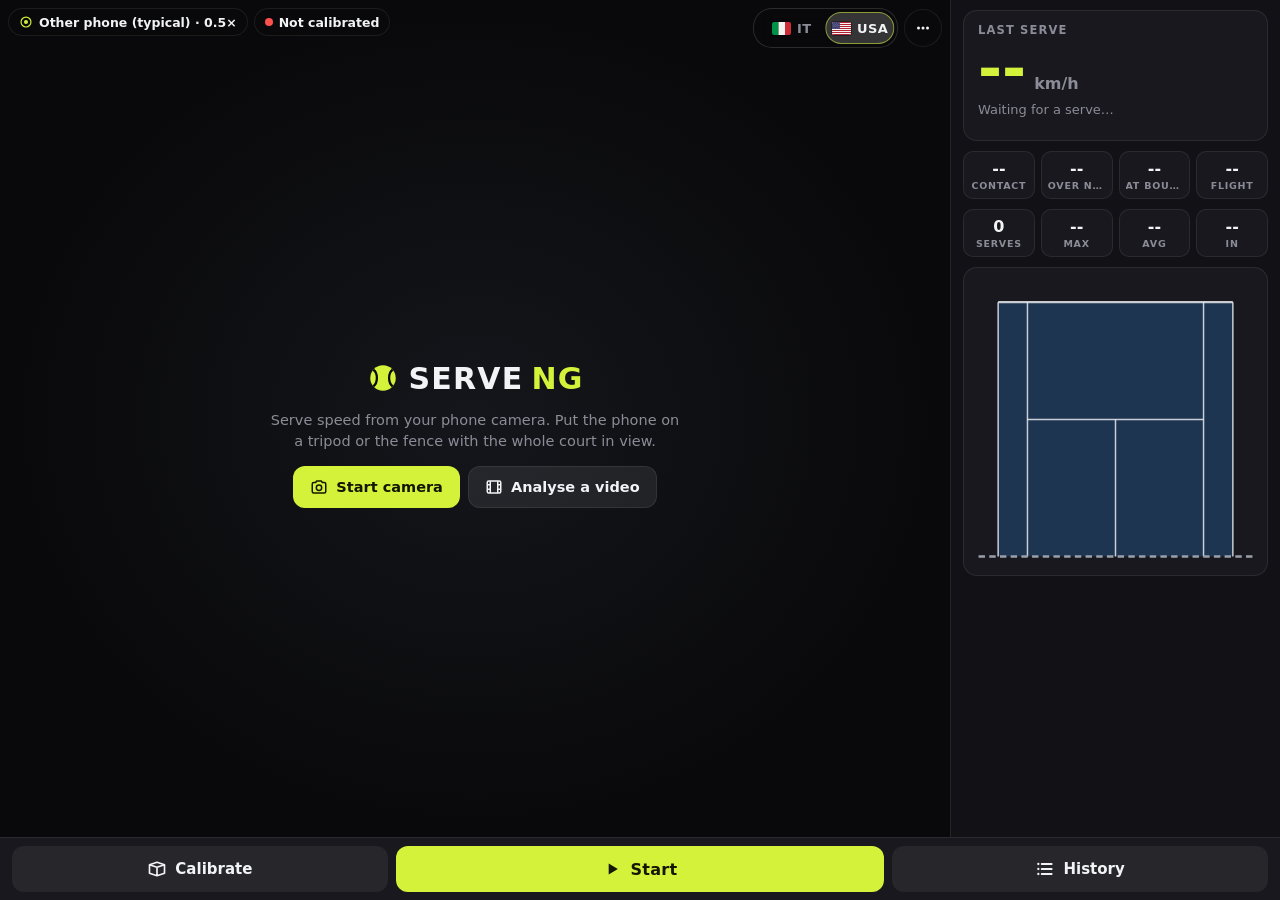
==== commit 7ea3b49b: "Remove the demo mode from the app (v1.6.0) The start screen offers the camera and video analysis onl" ====
--- a/index.html
+++ b/index.html
@@ -26,7 +26,6 @@
     <symbol id="i-gear" viewBox="0 0 24 24"><circle cx="12" cy="12" r="3.2" fill="none" stroke="currentColor" stroke-width="2"/><path d="M12 2.5v3M12 18.5v3M2.5 12h3M18.5 12h3M5.3 5.3l2.1 2.1M16.6 16.6l2.1 2.1M5.3 18.7l2.1-2.1M16.6 7.4l2.1-2.1" stroke="currentColor" stroke-width="2" stroke-linecap="round"/></symbol>
     <symbol id="i-camera" viewBox="0 0 24 24"><path d="M3 8a2 2 0 0 1 2-2h2.5l1.5-2h6l1.5 2H19a2 2 0 0 1 2 2v10a2 2 0 0 1-2 2H5a2 2 0 0 1-2-2z" fill="none" stroke="currentColor" stroke-width="2" stroke-linejoin="round"/><circle cx="12" cy="13" r="3.6" fill="none" stroke="currentColor" stroke-width="2"/></symbol>
     <symbol id="i-film" viewBox="0 0 24 24"><rect x="3" y="4" width="18" height="16" rx="2" fill="none" stroke="currentColor" stroke-width="2"/><path d="M7 4v16M17 4v16M3 9h4M3 15h4M17 9h4M17 15h4" stroke="currentColor" stroke-width="2"/></symbol>
-    <symbol id="i-flask" viewBox="0 0 24 24"><path d="M9 3h6M10 3v6l-5.5 9.5A2 2 0 0 0 6.2 21h11.6a2 2 0 0 0 1.7-2.5L14 9V3" fill="none" stroke="currentColor" stroke-width="2" stroke-linejoin="round"/><path d="M7.5 15h9" stroke="currentColor" stroke-width="2"/></symbol>
     <symbol id="i-info" viewBox="0 0 24 24"><circle cx="12" cy="12" r="9" fill="none" stroke="currentColor" stroke-width="2"/><path d="M12 11v6M12 7.5v.5" stroke="currentColor" stroke-width="2.4" stroke-linecap="round"/></symbol>
     <symbol id="i-check" viewBox="0 0 24 24"><path d="M5 12.5l4.5 4.5L19 7.5" fill="none" stroke="currentColor" stroke-width="2.6" stroke-linecap="round" stroke-linejoin="round"/></symbol>
     <symbol id="i-close" viewBox="0 0 24 24"><path d="M6 6l12 12M18 6L6 18" stroke="currentColor" stroke-width="2.4" stroke-linecap="round"/></symbol>
@@ -52,7 +51,7 @@
       <button class="chip" id="chipLens"><svg><use href="#i-lens"/></svg><span id="lensLabel">--</span></button>
       <span class="chip mono hidden" id="chipFps">-- fps</span>
       <button class="chip" id="chipCal"><span class="dot" id="calDot"></span><span id="calLabel" data-i18n="notCalibrated">Not calibrated</span></button>
-      <span class="chip chip-demo hidden" id="chipMode">DEMO</span>
+      <span class="chip chip-video hidden" id="chipMode">VIDEO</span>
     </div>
     <div class="hud hud-tr">
       <div class="lang-toggle" id="langToggle" role="radiogroup" aria-label="Lingua / Language">
@@ -70,7 +69,6 @@
       <p data-i18n="emptyText">Serve speed from your phone camera. Put the phone on a tripod or the fence with the whole court in view.</p>
       <div class="empty-actions">
         <button class="btn primary" id="btnStartCam"><svg><use href="#i-camera"/></svg><span data-i18n="startCamera">Start camera</span></button>
-        <button class="btn" id="btnDemo"><svg><use href="#i-flask"/></svg><span data-i18n="tryDemo">Try the demo</span></button>
         <button class="btn" id="btnFile"><svg><use href="#i-film"/></svg><span data-i18n="analyzeVideo">Analyse a video</span></button>
       </div>
     </div>
@@ -130,7 +128,6 @@
   <button data-act="settings"><svg><use href="#i-gear"/></svg><span data-i18n="settings">Settings</span></button>
   <button data-act="camera"><svg><use href="#i-camera"/></svg><span data-i18n="liveCamera">Live camera</span></button>
   <button data-act="file"><svg><use href="#i-film"/></svg><span data-i18n="analyzeVideo">Analyse a video</span></button>
-  <button data-act="demo"><svg><use href="#i-flask"/></svg><span data-i18n="demoMode">Demo</span></button>
   <button data-act="history"><svg><use href="#i-list"/></svg><span data-i18n="history">History</span></button>
   <button data-act="about"><svg><use href="#i-info"/></svg><span data-i18n="about">About</span></button>
 </div>
--- a/css/app.css
+++ b/css/app.css
@@ -74,7 +74,7 @@
 .chip .dot { width: 8px; height: 8px; border-radius: 50%; background: var(--red); }
 .chip .dot.ok { background: var(--green); }
 .chip .dot.warn { background: var(--amber); }
-.chip-demo { color: var(--accent); }
+.chip-video { color: var(--accent); }
 /* Language switch: two flags, a sliding highlight behind the active one */
 .lang-toggle { position: relative; display: inline-flex; padding: 3px; border-radius: 19px; background: rgba(10,10,12,0.78); backdrop-filter: blur(8px); -webkit-backdrop-filter: blur(8px); border: 1px solid rgba(255,255,255,0.14); }
 .lang-toggle button { position: relative; z-index: 1; flex: 1 1 0; min-width: 62px; height: 32px; display: inline-flex; align-items: center; justify-content: center; gap: 6px; padding: 0 9px; border-radius: 16px; font-size: 13px; font-weight: 800; letter-spacing: .03em; color: var(--muted); transition: color .2s; }
@@ -132,7 +132,6 @@
 .tag.in { background: rgba(57,224,124,0.16); color: var(--green); }
 .tag.out { background: rgba(255,80,80,0.16); color: var(--red); }
 .tag.close { background: rgba(255,180,58,0.16); color: var(--amber); }
-.tag.truth { background: rgba(73,166,255,0.15); color: var(--blue); }
 .q-good { color: var(--green); } .q-ok { color: var(--amber); } .q-poor { color: var(--red); }
 .kv-grid, .stats-row { display: grid; grid-template-columns: repeat(4, 1fr); gap: 6px; }
 .kv-grid > div, .stats-row > div { background: var(--panel-2); border: 1px solid var(--line); border-radius: 10px; padding: 7px 6px; text-align: center; min-width: 0; }
